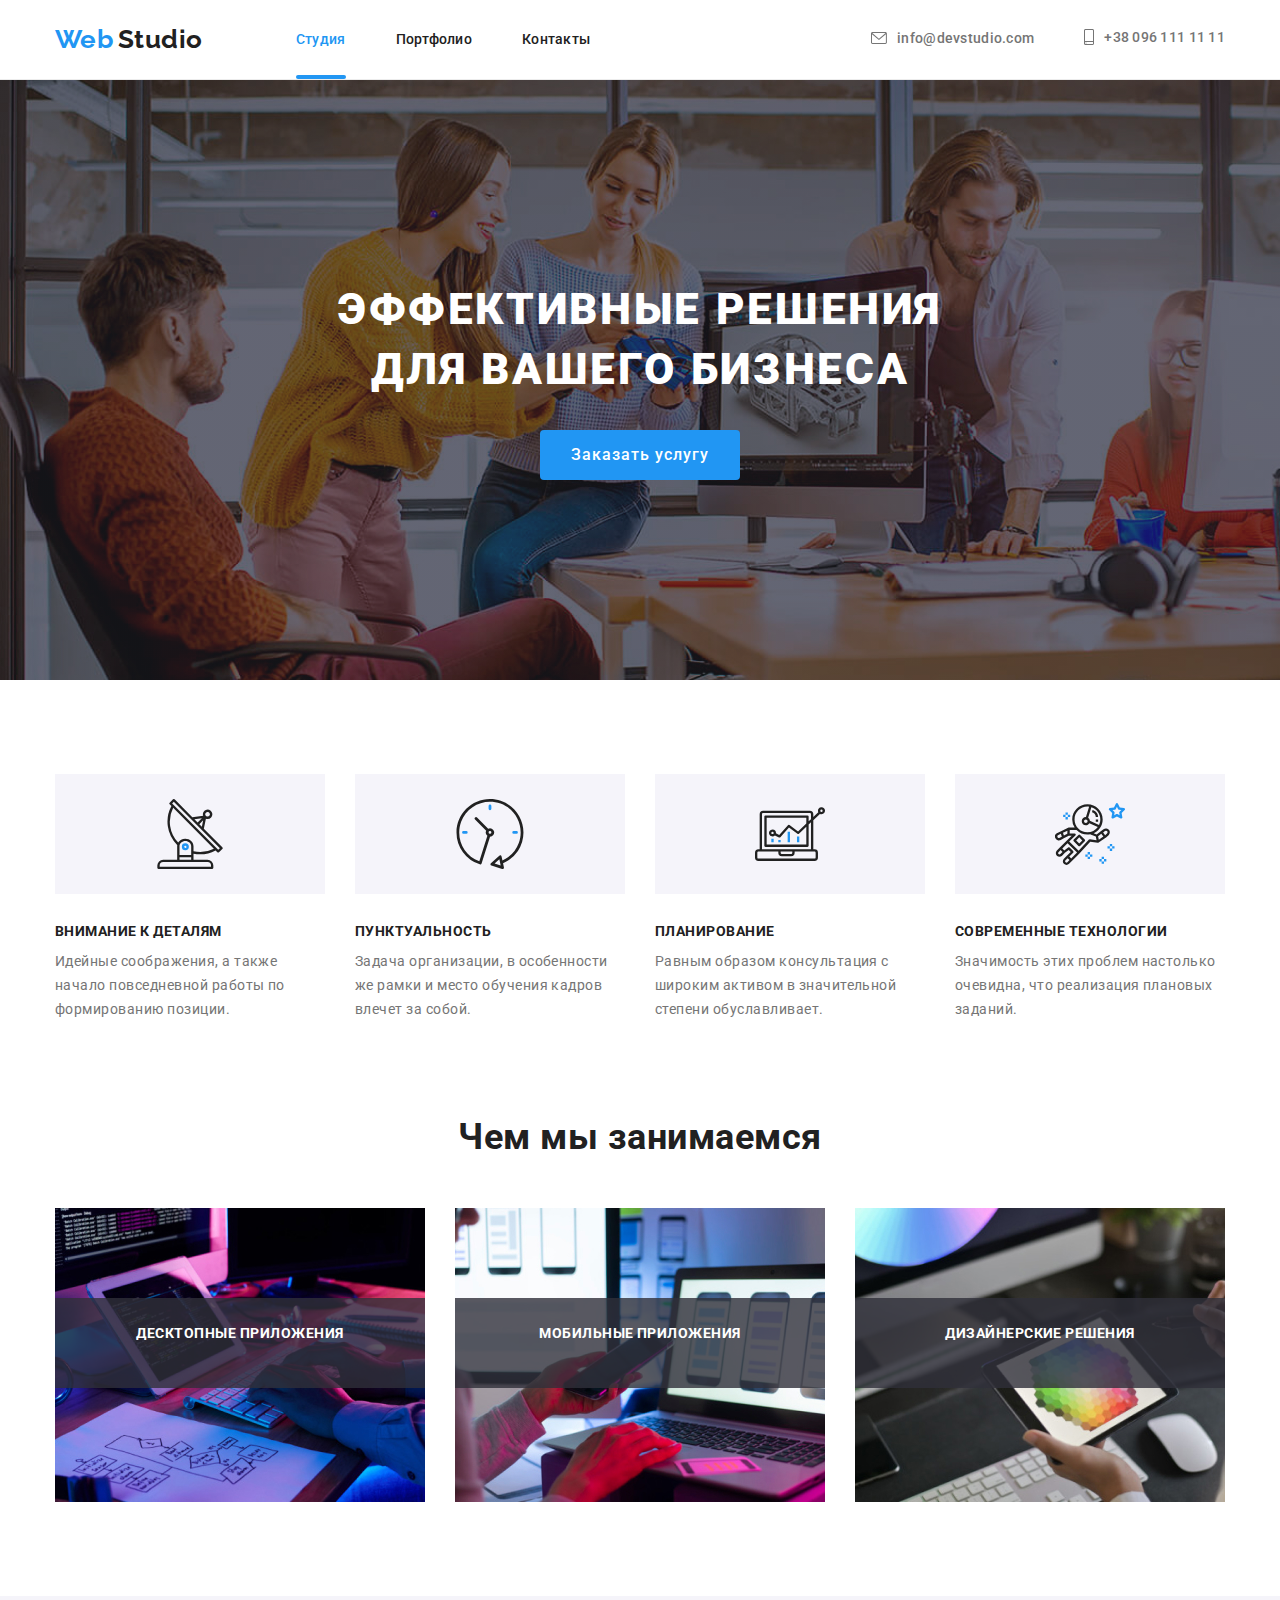
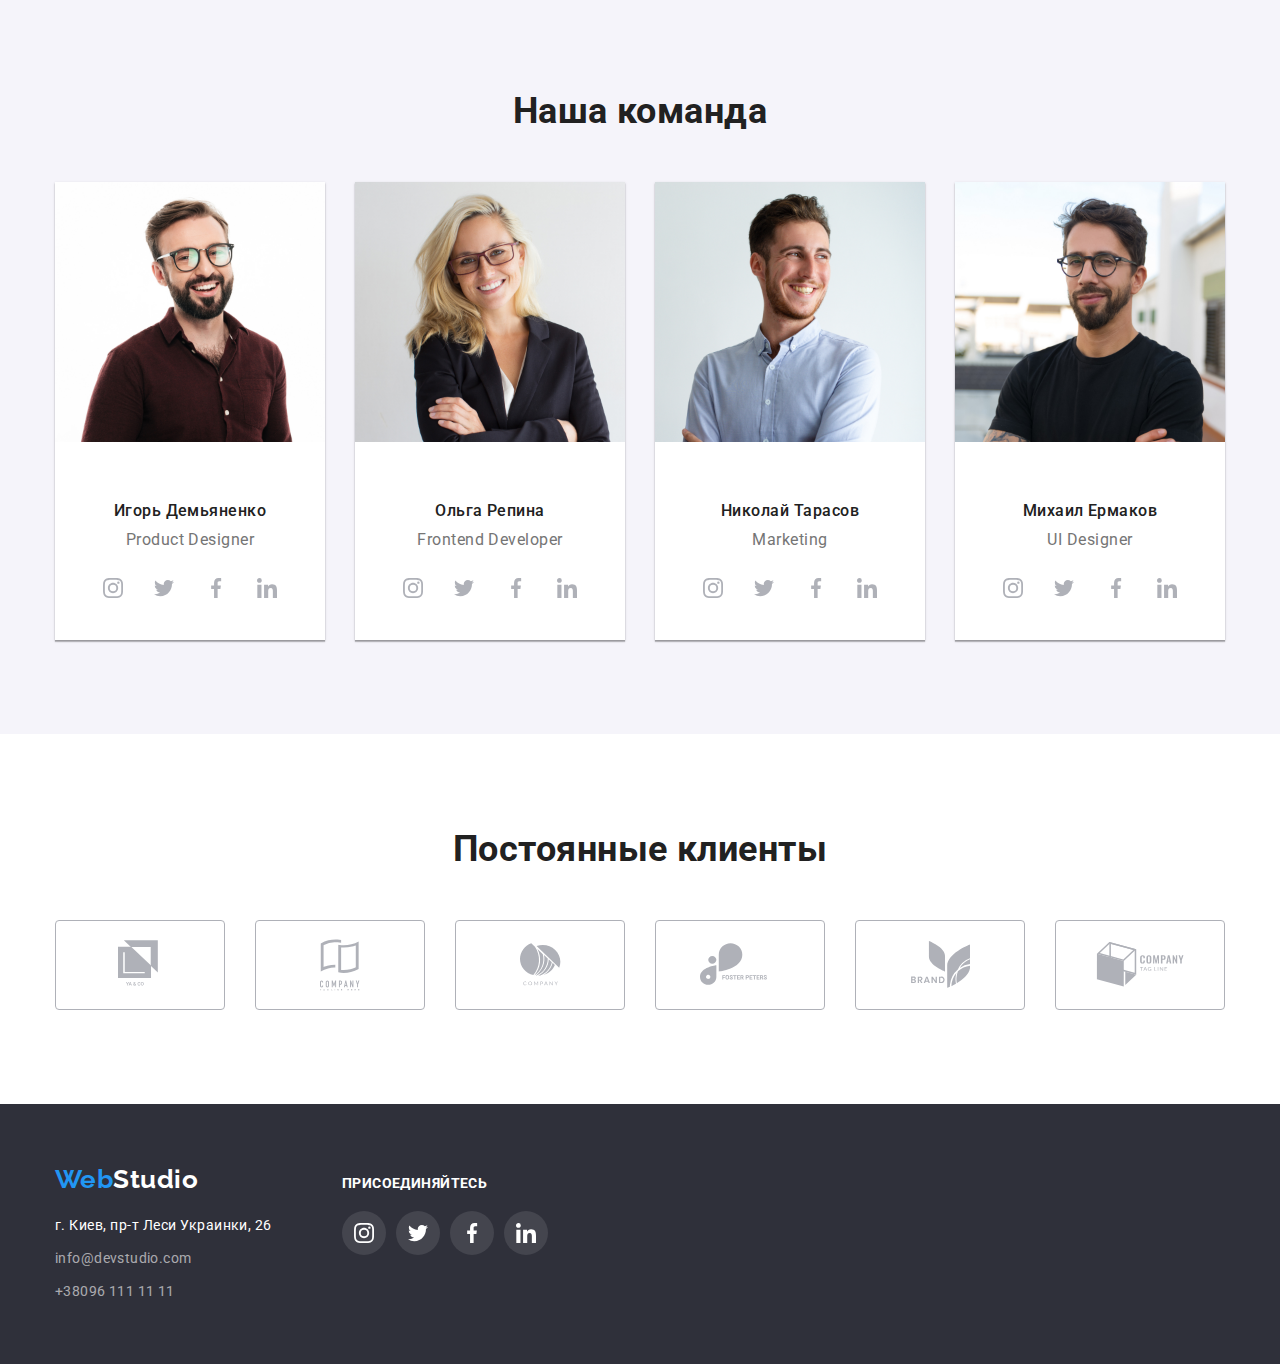
==== index.html @ babf29df "DZ5" ====
<!DOCTYPE html>
<html lang="en">
<head>
    <meta charset="UTF-8">
    <meta name="viewport" content="width=device-width, initial-scale=1.0">
    <title>Document</title>
    <link rel="preconnect" href="https://fonts.gstatic.com">
    <link rel="stylesheet" href="https://cdnjs.cloudflare.com/ajax/libs/modern-normalize/0.6.0/modern-normalize.min.css" >
    <link href="https://fonts.googleapis.com/css2?family=Raleway:wght@700&family=Roboto:wght@400;500;700;900&display=swap" rel="stylesheet">
<link rel="stylesheet" href="./CSS/main.css">



</head>
<body>
    <!----Шапка сайта--------->
    <header>
        <div class="container main-nav">
          <nav class="main-nav">
                <a href="index.html" class="logo"><spin class="icon-web">Web</spin> <spin class="icon-design">Studio</spin></a>
            <ul class="site-nav-list main-nav">
                <li> <a href="./index.html" class="current-list" >Студия</a></li>
                <li> <a href="./portfolio.html" class="list">Портфолио</a></li>
                <li> <a href="" class="list">Контакты</a></li>
            </ul>
          </nav>
        
            <ul class="cont main-nav">
                <li> <a href="mailto:info@devstudio.com" class="it main-nav">
                    <svg class="sprite-mail" width="16" height="12">
                        <use href="./images/symbol-defs.svg#icon-envelope11"></use>
                    </svg>
                    info@devstudio.com</a>
                </li>
                <li> <a href="tel:+380961111111" class="it main-nav">
                    <svg class="sprite-tel" width="10" height="16">
                        <use href="./images/symbol-defs.svg#icon-smartphone11"></use>
                    </svg>
                    +38 096 111 11 11</a></li>
            </ul>
        </div>
    </header>
    <main>
        <!----Герой-->
        <!------->
        <section class="hero">
         <div class= "container box">
             <div>
            <h1 class="hero-title">ЭФФЕКТИВНЫЕ РЕШЕНИЯ ДЛЯ ВАШЕГО БИЗНЕСА</h1>
            <button data-modal-open type="button" class="button">Заказать услугу</button>
            <div class="backdrop is-hidden" data-modal>
                <div class="modal">
                    <p>
                        Lorem ipsum, dolor sit amet consectetur adipisicing elit. Porro reprehenderit odio excepturi assumenda. Consequuntur adipisci earum necessitatibus ducimus laudantium aspernatur labore, 
                        non voluptate id vero quod odio fugiat unde sint. Lorem ipsum dolor sit amet consectetur adipisicing elit. Quae quia pariatur esse veniam provident alias facere. Quos illo ipsam quasi nostrum nemo totam corporis quis, 
                        atque magnam ab saepe pariatur!
                    </p>
                    <button class="modal-button-close" data-modal-close>
                        <svg  class ="svgclose" width="30" height="30">
                            <use href="./images/symbolcl.svg#icon-close-black-18dp-2-1"></use>
                        </svg>
                    </button>
                </div>
            </div>
            </div>
         </div>
        </section>
    
         <!----Преимущества-->
        <section class="benefitssection">
            <!-- <h2>Наши ----Преимущества--</h2>  -->
        <div class="container">
            <ul class="benefits">
                <li class=item-list>
                    <div class="icon">
                        <svg class="button-icon" width="70" height="70">
                        <use href="./images/symbol-defss.svg#icon-antenna-1-1"></use>
                    </svg>
                    </div>
                   <h3 class="item">ВНИМАНИЕ К ДЕТАЛЯМ</h3>     
                   <p class="list">Идейные соображения, а также начало повседневной работы по формированию позиции.</p>
                </li>
                <li class=item-list>
                    <div class="icon">
                        <svg class="button-icon" width="70" height="70">
                        <use href="./images/symbol-defss.svg#icon-clock-1-1"></use>
                    </svg>
                    </div>
                    <h3 class="item">ПУНКТУАЛЬНОСТЬ</h3>     
                    <p class="list">Задача организации, в особенности же рамки и место обучения кадров влечет за собой.</p>
                 </li>
                 <li class=item-list>
                    <div class="icon">
                        <svg class="button-icon" width="70" height="70">
                        <use href="./images/symbol-defss.svg#icon-diagram-1-1"></use>
                    </svg>
                    </div>
                    <h3 class="item">ПЛАНИРОВАНИЕ</h3>     
                    <p class="list">Равным образом консультация с широким активом в значительной степени обуславливает.</p>
                 </li>
                 <li class=item-list>
                    <div class="icon">
                        <svg class="button-icon" width="70" height="70">
                        <use href="./images/symbol-defss.svg#icon-astronaut-1-1"></use>
                    </svg>
                    </div>
                    <h3 class="item">СОВРЕМЕННЫЕ ТЕХНОЛОГИИ</h3>     
                    <p class="list">Значимость этих проблем настолько очевидна, что реализация плановых заданий.</p>
                 </li>
                             </ul>
        </div>
        </section>
        <!-----Чем мы занимаемся-->
        <section class="sectionabout">
            <div class="container">
            <h2 class="title">Чем мы занимаемся</h2>
            <ul class="about">
                <li class="item">
                  <a href="/"><img src="./images/img 1.jpg" alt="Картинка1" width="370"></a>
                <p class="overlay">ДЕСКТОПНЫЕ ПРИЛОЖЕНИЯ</p>
                </li>
                <li class="item">
                    <a href="/"><img src="./images/img 2.jpg" alt="Картинка2" width="370"></a>
                    <p class="overlay">МОБИЛЬНЫЕ ПРИЛОЖЕНИЯ</p>
                </li>
                <li class="item">
                    <a href="/"><img src="./images/img 3.jpg" alt="Картинка3" width="370"></a>
                    <p class="overlay">ДИЗАЙНЕРСКИЕ РЕШЕНИЯ</p>
                </li>
            </div>    
        </section>
        <!-----Наша команда-->
        <section class="sectionteam">
            <div class="container">
            <h2 class="title">Наша команда</h2>
            <ul class="team">
                <li class="item">
                    <a href="/"><img src="./images/img5.jpg" alt="Фото1" width="270"></a>
                 <div class="team-info">
                    <h4 class="name">Игорь Демьяненко</h4>
                    <p class="position">Product Designer</p>
                    <ul class="teams-social flex">
                        <li class="social-icon">
                            <a href="" class="social-link">
                                <svg class="icon-social" width="20" height="20">
                                    <use href="./images/symbol-defstwit.svg#icon-instagram-2"></use>
                                </svg>
                            </a>
                        </li>
                        <li class="social-icon">
                            <a href="" class="social-link">
                                <svg class="icon-social" width="20" height="20">
                                    <use href="./images/symbol-defstwit.svg#icon-twitter-1-1"></use>
                                </svg>
                            </a>
                        </li>
                        <li class="social-icon">
                            <a href="" class="social-link">
                                <svg class="icon-social" width="20" height="20">
                                    <use href="./images/symbol-defstwit.svg#icon-facebook-1-1"></use>
                                </svg>
                            </a>
                        </li>
                        <li class="social-icon">
                            <a href="" class="social-link">
                                <svg class="icon-social" width="20" height="20">
                                    <use href="./images/symbol-defstwit.svg#icon-linkedin-1-1"></use>
                                </svg>
                            </a>
                        </li>
                    </ul>
                 </div>
                </li>
                <li class="item">
                    <a href="/"><img src="./images/img 6.jpg" alt="Фото2" width="270"></a>
                 <div class="team-info">
                    <h4 class='name'>Ольга Репина</h4>
                    <p class="position">Frontend Developer</p>
                    <ul class="teams-social flex">
                        <li class="social-icon">
                            <a href="" class="social-link">
                                <svg class="icon-social" width="20" height="20">
                                    <use href="./images/symbol-defstwit.svg#icon-instagram-2"></use>
                                </svg>
                            </a>
                        </li>
                        <li class="social-icon">
                            <a href="" class="social-link">
                                <svg class="icon-social" width="20" height="20">
                                    <use href="./images/symbol-defstwit.svg#icon-twitter-1-1"></use>
                                </svg>
                            </a>
                        </li>
                        <li class="social-icon">
                            <a href="" class="social-link">
                                <svg class="icon-social" width="20" height="20">
                                    <use href="./images/symbol-defstwit.svg#icon-facebook-1-1"></use>
                                </svg>
                            </a>
                        </li>
                        <li class="social-icon">
                            <a href="" class="social-link">
                                <svg class="icon-social" width="20" height="20">
                                    <use href="./images/symbol-defstwit.svg#icon-linkedin-1-1"></use>
                                </svg>
                            </a>
                        </li>
                    </ul>
                </div>
                </li>
                <li class="item">
                    <a href="/"><img src="./images/img 7.jpg" alt="Фото3" width="270"></a>
                 <div class="team-info">   
                    <h4 class="name">Николай Тарасов</h4>
                    <p class="position">Marketing</p>
                    <ul class="teams-social flex">
                        <li class="social-icon">
                            <a href="" class="social-link">
                                <svg class="icon-social" width="20" height="20">
                                    <use href="./images/symbol-defstwit.svg#icon-instagram-2"></use>
                                </svg>
                            </a>
                        </li>
                        <li class="social-icon">
                            <a href="" class="social-link">
                                <svg class="icon-social" width="20" height="20">
                                    <use href="./images/symbol-defstwit.svg#icon-twitter-1-1"></use>
                                </svg>
                            </a>
                        </li>
                        <li class="social-icon">
                            <a href="" class="social-link">
                                <svg class="icon-social" width="20" height="20">
                                    <use href="./images/symbol-defstwit.svg#icon-facebook-1-1"></use>
                                </svg>
                            </a>
                        </li>
                        <li class="social-icon">
                            <a href="" class="social-link">
                                <svg class="icon-social" width="20" height="20">
                                    <use href="./images/symbol-defstwit.svg#icon-linkedin-1-1"></use>
                                </svg>
                            </a>
                        </li>
                    </ul>
                 </div>
                 </li>
                </li>
                <li class="item">
                    <a href="/"><img src="./images/img 8.jpg" alt="Фото4" width="270"></a>
                 <div class="team-info">   
                    <h4 class="name">Михаил Ермаков</h4>
                    <p class="position">UI Designer</p>
                    <ul class="teams-social flex">
                        <li class="social-icon">
                            <a href="" class="social-link">
                                <svg class="icon-social" width="20" height="20">
                                    <use href="./images/symbol-defstwit.svg#icon-instagram-2"></use>
                                </svg>
                            </a>
                        </li>
                        <li class="social-icon">
                            <a href="" class="social-link">
                                <svg class="icon-social" width="20" height="20">
                                    <use href="./images/symbol-defstwit.svg#icon-twitter-1-1"></use>
                                </svg>
                            </a>
                        </li>
                        <li class="social-icon">
                            <a href="" class="social-link">
                                <svg class="icon-social" width="20" height="20">
                                    <use href="./images/symbol-defstwit.svg#icon-facebook-1-1"></use>
                                </svg>
                            </a>
                        </li>
                        <li class="social-icon">
                            <a href="" class="social-link">
                                <svg class="icon-social" width="20" height="20">
                                    <use href="./images/symbol-defstwit.svg#icon-linkedin-1-1"></use>
                                </svg>
                            </a>
                        </li>
                    </ul>
                 </div>
                </li>
            </ul>
            </div>
        </section>
    </main>  

    <!------Наши клиенты-->

    <section class="clients">
        <div class="container">
            <h2 class="title">Постоянные клиенты</h2>
            <ul class="clients-title flex">
                <li class="client-item">
                <a href="" class="link-clients">
                    <svg class="qq" width="44" height="49">
                        <use href="./images/symbol-defsfor.svg#icon-logo-1-1"></use>
                    </svg>
                </a>
            </li>
            <li class="client-item">
                <a href="" class="link-clients">
                    <svg class="qq" width="40" height="52">
                        <use href="./images/symbol-defsfor.svg#icon-logo-2-1"></use>
                    </svg>
                </a>
            </li>
            <li class="client-item">
                <a href="" class="link-clients">
                    <svg class="qq" width="41" height="43">
                        <use href="./images/symbol-defsfor.svg#icon-logo-3"></use>
                    </svg>
                </a>
            </li>
            <li class="client-item">
                <a href="" class="link-clients">
                    <svg class="qq" width="80" height="43">
                        <use href="./images/symbol-defsfor.svg#icon-logo-4-2"></use>
                    </svg>
                </a>
            </li>
            <li class="client-item">
                <a href="" class="link-clients">
                    <svg class="qq" width="59" height="47">
                        <use href="./images/symbol-defsfor.svg#icon-logo-5-1"></use>
                    </svg>
                </a>
            </li>
            <li class="client-item">
                <a href="" class="link-clients">
                    <svg class="qq" width="89" height="45">
                        <use href="./images/symbol-defsfor.svg#icon-logo-6-1"></use>
                    </svg>
                </a>
            </li>
            </ul>
        </div>


    </section>
       
        <!-----Футер------------>
        <footer class="footer">
         <div class="container flex line">
             <div class="footer-adress">
            <a href="index.html" class="link"><spin class="icon-web">Web</spin> <spin class="icon-design">Studio</spin></a> 
            <adress class="adressclass">
             <a href="г. Киев, пр-т Леси Украинки, 26" class="adress">г. Киев, пр-т Леси Украинки, 26</a> 
             <a href="mailto:info@devstudio.com" class="item">info@devstudio.com</a> 
             <a href="tel:+380961111111" class="item">+38096 111 11 11</a> 
            </adress>
            </div>
            <div class="footer-join">
                <h2 class="join-title">присоединяйтесь</h2>
                <ul class="list flex">
                    <li class="join-list">
                        <a href="" class="join-link">
                            <svg class="icon-join" width="20" height="20">
                                <use href="./images/symbol-defstwit.svg#icon-instagram-2"></use>
                            </svg>
                        </a>
                    </li>
                    <li class="join-list">
                        <a href="" class="join-link">
                            <svg class="icon-join" width="20" height="20">
                                <use href="./images/symbol-defstwit.svg#icon-twitter-1-1"></use>
                            </svg>
                        </a>
                    </li>
                    <li class="join-list">
                        <a href="" class="join-link">
                            <svg class="icon-join" width="20" height="20">
                                <use href="./images/symbol-defstwit.svg#icon-facebook-1-1"></use>
                            </svg>
                        </a>
                    </li>
                    <li class="join-list">
                        <a href="" class="join-link">
                            <svg class="icon-join" width="20" height="20">
                                <use href="./images/symbol-defstwit.svg#icon-linkedin-1-1"></use>
                            </svg>
                        </a>
                    </li>
                    </ul>
</div>
         </div>
        </footer>
        <script src="./js/modal.js"></script>
</body>
</html>
---- CSS/main.css ----
:root{
    --primary-text-color: #212121;
    --secondary-text-color: #757575;
    --hero-text-color: #ffffff;
    --accent-color: #2196f3;
    --button-back-color: #F5F4FA;
    --background-color: #FFFFFF;
    --background-footer-hero:#2F303A;
    --footer-color: rgb(255,255,255,0.6);
    --card-set-gap: 30px;
    --fillicon: #AFB1B8;
    --technokryaktext: rgb(255,255,255,1);
    --vardelay: cubic-bezier(0.4, 0, 0.2, 1);

    
   }
a,
button {
    text-decoration-line:none;
    font-family: inherit;
    display: block;
}
img {
    display: block;
    max-width: 100%;
    height: auto;
    margin: 0;

}
body{
    font-family: 'Roboto', sans-serif;
    background-color: var(--background-color);
    color: var(--primary-text-color);
    letter-spacing: 00.03em;
    margin: 0;
    
    }
ul  {
    list-style: none;
    padding: 0;
    margin: 0;
}
/* Header */



.sprite-mail, .sprite-tel {
    fill: var(--secondary-text-color);
    margin-right: 10px;
}

header{
    padding-top: 24px;
    padding-bottom: 25px;
   
}
.container{
    margin-left: auto;
    margin-right: auto;
    width: 1200px;
    padding-left: 15px;
    padding-right: 15px;
    }
   
.main-nav{
    display: flex;
}
header .container .main-nav{
    align-items: center
}
header {
        border-bottom: 1px solid #ECECEC
}
nav {
    padding: 0;
    margin: 0;
  }
    

.icon-web {
    
    color: var(--accent-color);
    font-family: 'Raleway', sans-serif;
    font-size: 26px;
    line-height: 1.17;
    font-weight: 700;
}
.icon-design{
    color: var(--primary-text-color);
    font-family: 'Raleway', sans-serif;
    font-size: 26px;
    line-height: 1.17;
    font-weight: 700;
}
.logo{
    display:block;
    margin-right: 93px;
    
    
}
.site-nav-list li:not(:first-child) {
    margin-left: 50px;
}
  
.cont li:last-child{
    margin-left: 50px;
}  

.site-nav-list .list,
.site-nav-list .current-list{
    position: relative;
    color: var(--primary-text-color);
    font-size:14px;
    line-height: 1.17;
    font-weight: 500;
    letter-spacing: 0.02em;
    display: flex;
    }

    .site-nav-list .current-list::after    {
    position: absolute;
    content: '';
    display: inline-block;
    width: 100%;
    height: 4px;
    left: 0;  
    bottom:-32px; 
    background-color: var(--accent-color);
    border-radius: 2px;
    opacity: 1;
    transition: opacity 250ms var(--vardelay); 
}
.site-nav-list .list:hover::after{
        opacity: 1;
    } 


.site-nav-list .current-list{
    color: var(--accent-color);
    }
.site-nav-list .list:hover,
.site-nav-list .list:focus
{    color: var(--accent-color);
   
 }
.cont .it{
    color: var(--secondary-text-color);
    font-size:14px;
    line-height: 1.17;
    font-weight: 500;
    letter-spacing: 0.02em;
    display:inline-flex;
    transition: color 250ms var(--vardelay);
      }
header .cont{
    margin-left: auto;
}
 .cont .it:hover,
 .cont .it:focus
 {    color: var(--accent-color);
   
     }
.it:hover .sprite-mail, .it:hover .sprite-tel,
.it:focus .sprite-mail, .it:focus .sprite-tel
{
  fill: var(--accent-color);

}
  /* Button */
  .button {
    margin: 0;
    padding: 0;
    border: none;
    background-color: transparent;
    cursor: pointer;
    display: inline-block;
    color: var(--primary-text-color);
    background-color: var(--button-back-color);
    font-weight: 500;
    font-size: 16px;
    line-height: 1.62;
    width: 200px;
    height:50px;
    border-radius: 4px;
}
.filtr .container{
    display: flex;
    justify-content: center;
    
    border-radius: 4px;
}
.filtr li:not(:first-child){
margin-left: 8px;
}
.filtr button{
    width:auto;
    height:38px;
    padding-top:6px;
    padding-left: 22px;
    padding-bottom: 6px;
    padding-right: 22px;
    transition: color 250ms var(--vardelay), background-color 250ms var(--vardelay);
  
   
    }
.filtr {
    padding-bottom: 50px;
}
.button:hover,
.button.focuse{
    color: var(--hero-text-color);
    background-color: var(--accent-color);
   
}
/* Examples */

.cards-list .card-link:hover{
transition: box-shadow 250ms var(--vardelay);
box-shadow: 1px 4px 6px 0px rgb(0,0,0,0.16),
0px 4px 4px 0px rgb(0,0,0,0.06), 
0px 1px 1px 0px rgb(0,0,0,0.12);
}

.sectionexample{
    padding-bottom: 94px;
    padding-top: 94px;
}
.cards-list .item{
    font-weight: 700;
    font-size: 18px;
    line-height: 2;
    letter-spacing: 0.06em;
    color: rgb(33,33,33,1)
}
.cards-list .list{
    color: var(--secondary-text-color);
    font-weight: 400;
    font-size: 16px;
    line-height: 1.87;
}
.cards-list{
    padding: 0;
    margin: 0;
    display: flex;
    flex-wrap: wrap;
    margin-left: calc(-1 * var(--card-set-gap));
  margin-top: calc(-1 * var(--card-set-gap));
    
}
.cards-list .card{
   
    flex-basis: calc(100% / 3 - var(--card-set-gap));
    margin-left: var(--card-set-gap);
    margin-top: var(--card-set-gap);
}
.card .item-list{
        border: 1px solid #EEEEEE;  
        padding: 20px 24px; 
        font-weight: 400;
     
}
.cards-list .card-image{
    position: relative;
    overflow: hidden;
}
.cards-list .card-link:hover .overlay{
    transform: translateY(0);
   
}
.overlay{
    position: absolute;
    top: 0%;
    left: 0%;
    width: 100%;
    height: 100%;
    transform: translateY(100%);
    transition: transform 250ms var(--vardelay);
    color: var(--technokryaktext);
    background-color: rgb(33,150,243,0.9);
    padding: 63px 24px;
    }


/* Footer */
footer{
    padding-top: 60px;
    padding-bottom: 60px;
    
    
}
.footer .adress{
      padding-top: 20px;
}
.adressclass a:not(:last-child) {
        margin-bottom: 9px;
}
.footer .link,
.footer .adress,
.footer .item
{
    display: inline-block;
    display: flex;
}
.footer{
    background-color: var(--background-footer-hero);
    
    font-weight: 400;
    font-size: 14px;
    line-height: 1.71;
    text-decoration-style: none;
}
.footer .item{
    color: var(--footer-color);
    letter-spacing: 0.03em;
}
.footer .icon-web {
    color: var(--accent-color);
    font-family: 'Raleway', sans-serif;
    font-size: 26px;
    line-height: 1.17;
    font-weight: 700;
}
.footer .icon-design{
    color: var(--hero-text-color);
    font-family: 'Raleway', sans-serif;
    font-size: 26px;
    line-height: 1.17;
    font-weight: 700;
}
.footer .adress{
    color: var(--hero-text-color);
   
}

.join-title {
    font-weight: 700;
    font-size: 14px;
    line-height: 16px;
    letter-spacing: 0.03em;
    text-transform: uppercase;
    color: var(--hero-text-color);
    margin-bottom: 20px;
}

.join-list {
    background: rgba(255, 255, 255, 0.1);
    border-radius: 50%;
    margin-right: 10px;
}

.join-link {
    display: flex;
    justify-content: center;
    align-items: center;
    width: 44px;
    height: 44px;
    border-radius: 50%;
    fill: var(--hero-text-color);
    transition: background-color 250ms var(--vardelay);
    }

.footer .footer-adress {
        margin-right: 70px;
}
.line{
    justify-content: flex-start;
    align-items: baseline;
}
.join-link:hover,
.join-link:focus
{
    background-color: var(--accent-color);
    
}
/* Hero */

.container .hero{
    max-width: 1600px;
    max-height: 600px;
    align-items: center;
    text-align: center;
    outline: solid 1px tomato;
}
 

.hero {
    background-color: var(--background-footer-hero);
    height: 600px;
    padding-bottom: 200px;
    padding-top: 200px;
    background-image: linear-gradient(to right, rgba(47, 48, 58, 0.4), rgba(47, 48, 58, 0.4)), url(../images/Imghero.jpg);
 }
.box{
 
    width: 696px;
    margin-left: auto;
    margin-right: auto;
    outline: solid 10px color teal;
    text-align: center;
}
.hero .hero-title{
    color: var(--hero-text-color);
    font-weight: 900;
    font-size: 44px;
    line-height: 1.36;
    text-align: center;
    letter-spacing: 00.06em;
    padding: 0;
    margin: 0;
}
.hero .button{
    display: inline-block;
    color: var(--hero-text-color);
    background-color: var(--accent-color);
    letter-spacing: 0.06em;
    margin-top: 30px;
    }

/* benefits */


.benefits .icon{
    display: flex;
    justify-content: center;
    align-items: center;
    width: 270px;
    height: 120px;
    background-color: var(--button-back-color);
    margin-bottom: 30px;
}

.benefitssection, .clients{
    padding-top: 94px;
    padding-bottom: 94px;
}

.benefits{
       display: flex;
 }
.benefits > .item-list{
flex-basis: calc(100/4-30px);

}
.benefits > .item-list:not(:first-child){
    margin-left: 30px;
}

.item-list h3{
    margin-bottom: 10px;
}

h1,
h2,
h3,
h4,
p {
    margin: 0;
    padding: 0;
}
.benefits .item{
    color: var(--primary-text-color);
    font-weight: 700;
    font-size: 14px;
    line-height: 1.14;
}
.benefits .list{
   color: var(--secondary-text-color);
   font-weight: 400;
    font-size: 14px;
    line-height: 1.71;
}
/* About our team*/
.team-info{
    background-color: var(--background-color);
}

.sectionteam .item{
    box-shadow: 0px 2px 1px 0px rgba(0,0,0,0.2), 
    0px 1px 1px 0px rgba(0,0,0,0.14), 
    0px 1px 3px 0px rgba(0,0,0,0.12);
  
    
    }
.team-info h4{
    padding-top: 30px;
    padding-bottom: 10px;
    text-align: center;
}
.team-info{
    padding: 30px 32px;
       
      }

.container .team{
    display: flex;
    justify-content: space-between;
  }
.sectionteam .title{
    margin-bottom: 50px;
    text-align: center;
}
.sectionabout .title,
.sectionteam .title,
.clients .title{
    font-weight: 700;
    font-size: 36px;
    line-height: 1.17;
}

.sectionteam{
    background-color: var(--button-back-color);
    padding-top: 94px;
    padding-bottom: 94px;
    
}
.sectionteam .name{
    font-weight: 500;
    font-size: 16px;
    line-height: 1.17;
}
.sectionteam .position{
    color: var(--secondary-text-color);
    font-weight: 400;
    font-size: 16px;
    line-height: 1.17;
    text-align: center;
    margin-bottom: 16px;
}

.teams-social {
    justify-content: space-around;
}
.social-link {
    display: flex;
    justify-content: center;
    align-items: center;
    width: 44px;
    height: 44px;
    border-radius: 50%;
    transition: background-color 250ms var(--vardelay);
}
.icon-social {
    fill: var(--fillicon);
   
  }
  
  .social-link:hover,
   .social-link:focus{
    background-color: var(--accent-color);
   
  }
  
  .social-link:hover .icon-social {
  
    fill: var(--hero-text-color);}

/* WhT WE DO*/
.sectionabout{
    padding-bottom: 94px;
}
.sectionabout h2{
    margin-bottom:50px;
    text-align: center;
    }
.sectionabout .about{
    display: flex;
    flex-wrap: wrap;
    justify-content: space-between;
}
.sectionabout .item{
    position: relative;
}
.sectionabout .overlay{
    position: absolute;
    left: 0%;
    bottom: 0%;
    height: 70px;
    width: 100%;
    background-color: rgb(47,48,58,0.8);
    color: var(--hero-text-color);
    text-align: center;
    font-weight: 700;
    font-size: 14px;
    line-height: 1.17;
    padding-top: 27px;
}

/* Our clients*/
.clients .link-clients {
    display: flex;
    justify-content: center;
    align-items: center;
    width: 170px;
    height: 90px;
    border: 1px solid #AFB1B8;
    border-radius: 4px;
    transition: border 250ms var(--vardelay), fill 250ms var(--vardelay);
}
.clients .title{
    margin-bottom: 50px;
    text-align: center;
}
.clients .qq {
        fill: var(--fillicon);
        transition: border 250ms var(--vardelay), fill 250ms var(--vardelay);
}
.flex{
    display:flex;
}
.clients-title {
    justify-content: space-between;
}
.link-clients:hover .qq,
.link-clients:focus .qq
{
    fill: var(--accent-color);
   }
.link-clients:hover{
    border: 1px solid var(--accent-color);;
   }

   /* Modal*/
.backdrop{
       position: fixed;
       top: 0;
       left: 0;
       width: 100%;
       height: 100%;
       background-color: rgb(0,0,0,0.2);
       opacity: 1;
       transition: opacity 250ms var(--vardelay);

   }
.backdrop.is-hidden{
visibility: hidden;
opacity: 0;
pointer-events: none;
transform: scaleX(0.1);
transition: transform 1000ms;
}
.hero .modal{
    
    position: absolute;
    top: 50%;
    left: 50%;
    transform: translate(-50%, -50%);
    width: 528px;
    height: 281px;
    padding: 30px;
    background-color: var(--technokryaktext);
    box-shadow: 0px 2px 1px 0px rgba(0,0,0,0.2), 
0px 1px 1px 0px rgba(0,0,0,0.14),
0px 1px 3px 0px rgba(0,0,0,0.12);
transition: opacity 250ms var(--vardelay);

}

.modal-button-close{
display: flex;
position: absolute;
top: 8px;
left: 100%;
transform: translate(-38px);
justify-content: center;
align-items: center;
border-radius: 50%;
height: 30px;
width: 30px; 
background-color: white;
scale: 0;
}
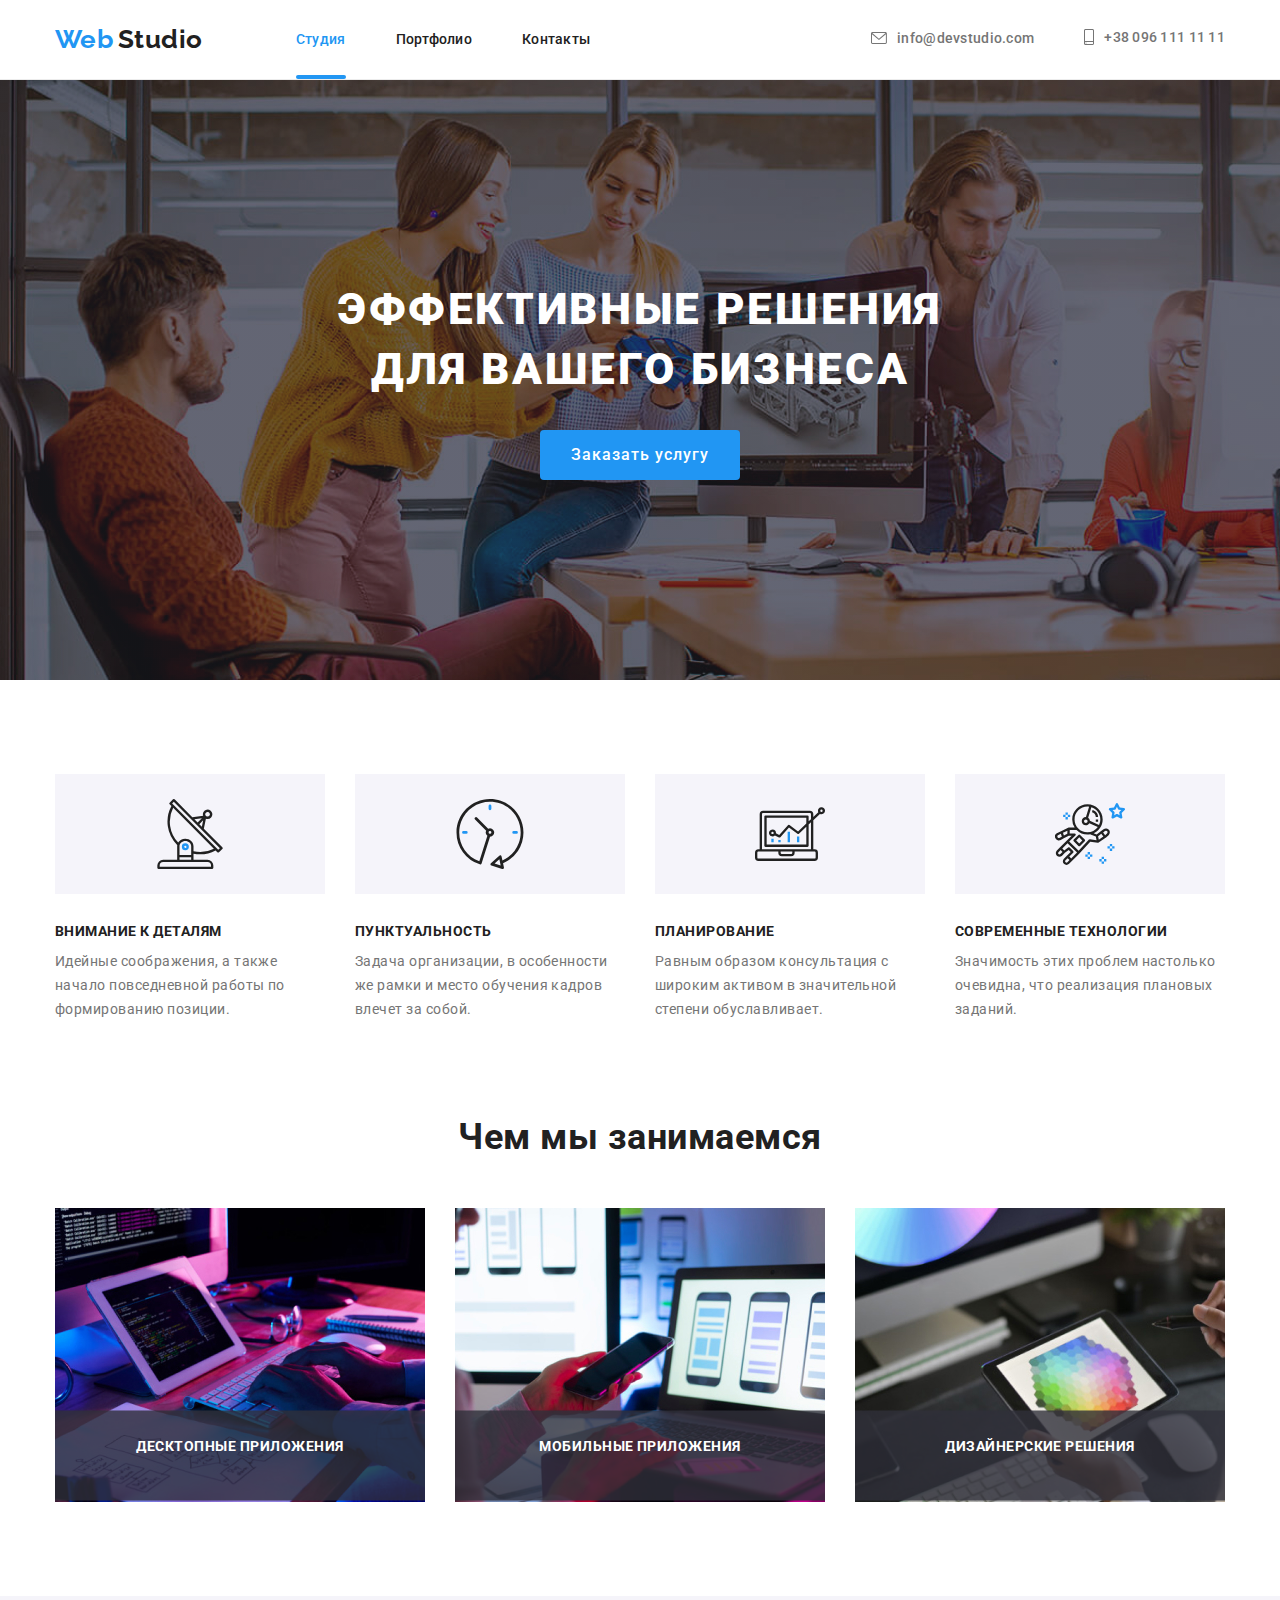
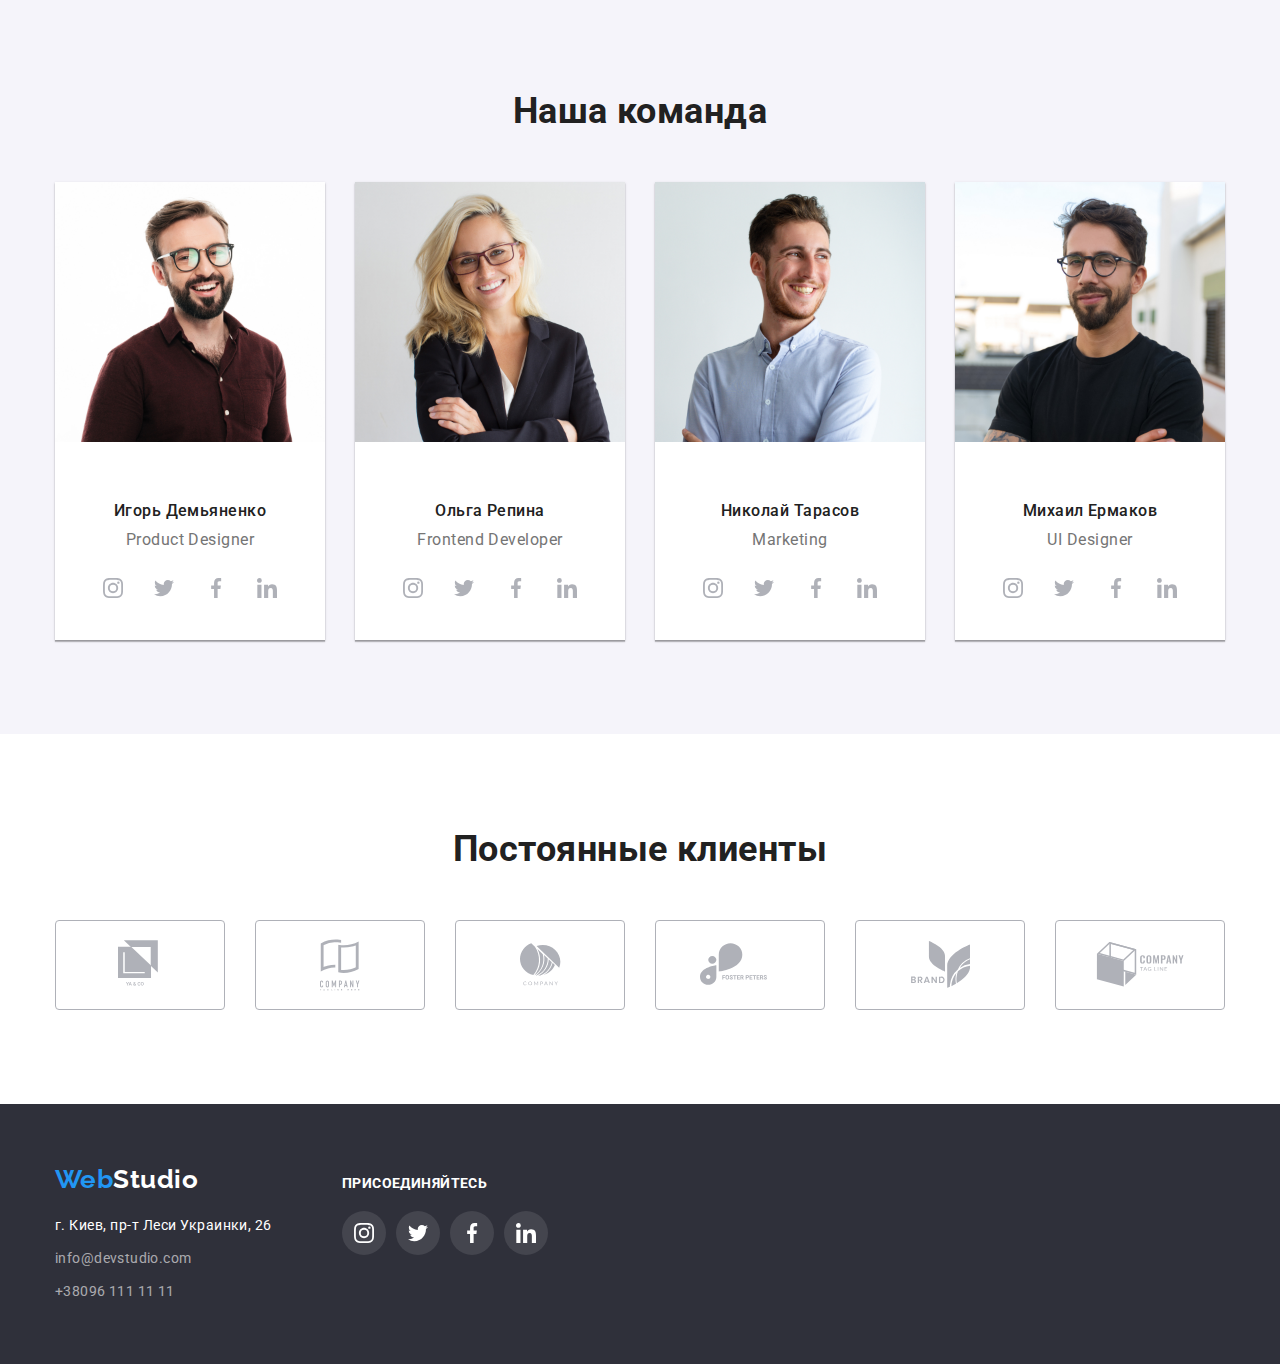
==== commit 53de354b: "DZ5" ====
--- a/index.html
+++ b/index.html
@@ -116,17 +116,24 @@
             <h2 class="title">Чем мы занимаемся</h2>
             <ul class="about">
                 <li class="item">
-                  <a href="/"><img src="./images/img 1.jpg" alt="Картинка1" width="370"></a>
+                
+                  <a class="link" href="/">
+                    <img src="./images/img 1.jpg" alt="Картинка1" width="370">
                 <p class="overlay">ДЕСКТОПНЫЕ ПРИЛОЖЕНИЯ</p>
-                </li>
+            </a>
+                  
+                </li>
+
                 <li class="item">
                     <a href="/"><img src="./images/img 2.jpg" alt="Картинка2" width="370"></a>
                     <p class="overlay">МОБИЛЬНЫЕ ПРИЛОЖЕНИЯ</p>
                 </li>
+
                 <li class="item">
                     <a href="/"><img src="./images/img 3.jpg" alt="Картинка3" width="370"></a>
                     <p class="overlay">ДИЗАЙНЕРСКИЕ РЕШЕНИЯ</p>
                 </li>
+                </ul>
             </div>    
         </section>
         <!-----Наша команда-->
--- a/CSS/main.css
+++ b/CSS/main.css
@@ -145,6 +145,10 @@
 {    color: var(--accent-color);
    
  }
+ .site-nav-list .list,
+.site-nav-list .list{
+    transition: color 250ms var(--vardelay);
+}
 .cont .it{
     color: var(--secondary-text-color);
     font-size:14px;
@@ -280,6 +284,10 @@
     color: var(--technokryaktext);
     background-color: rgb(33,150,243,0.9);
     padding: 63px 24px;
+    color: var(--hero-text-color);
+    font-weight: 400;
+    font-size: 18px;
+    line-height: 1.55;
     }
 
 
@@ -574,8 +582,9 @@
 }
 .sectionabout .overlay{
     position: absolute;
-    left: 0%;
-    bottom: 0%;
+    left: 0;
+    bottom: 0;
+    transform: translatey(225%);
     height: 70px;
     width: 100%;
     background-color: rgb(47,48,58,0.8);
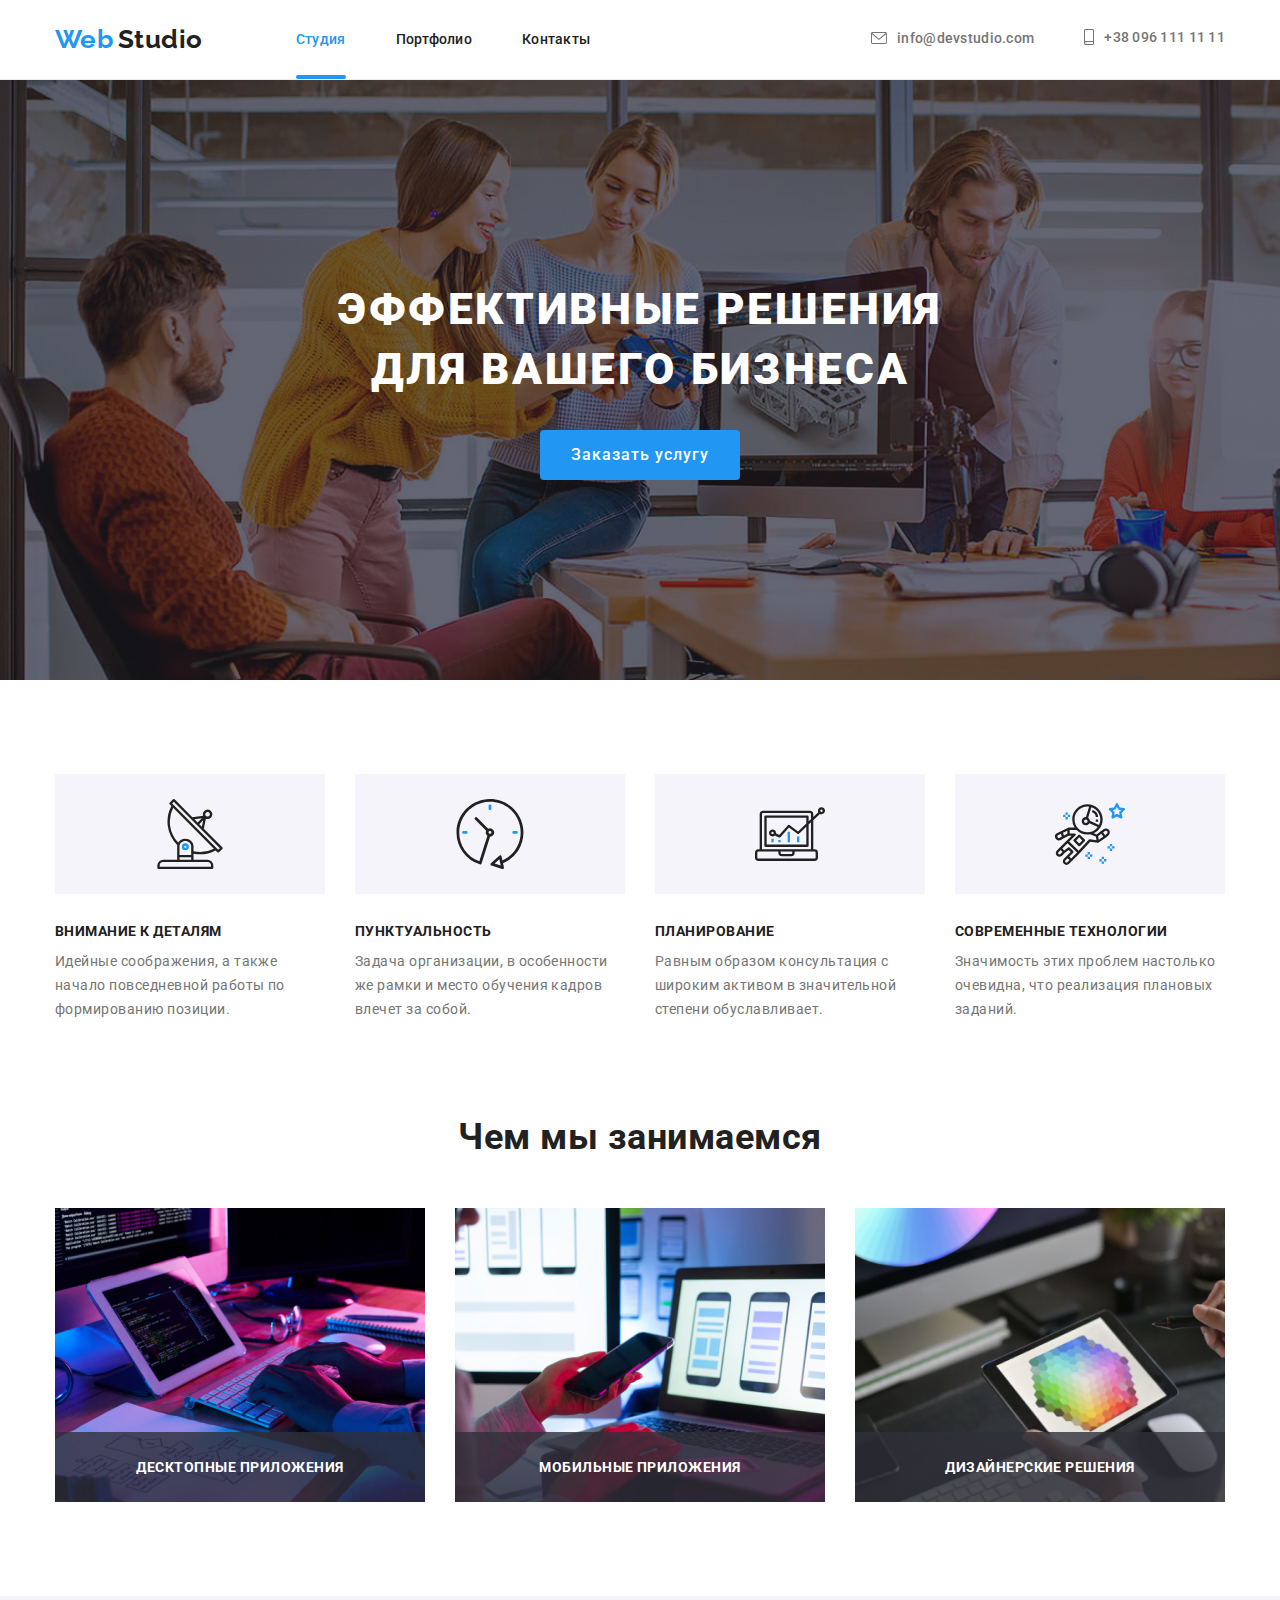
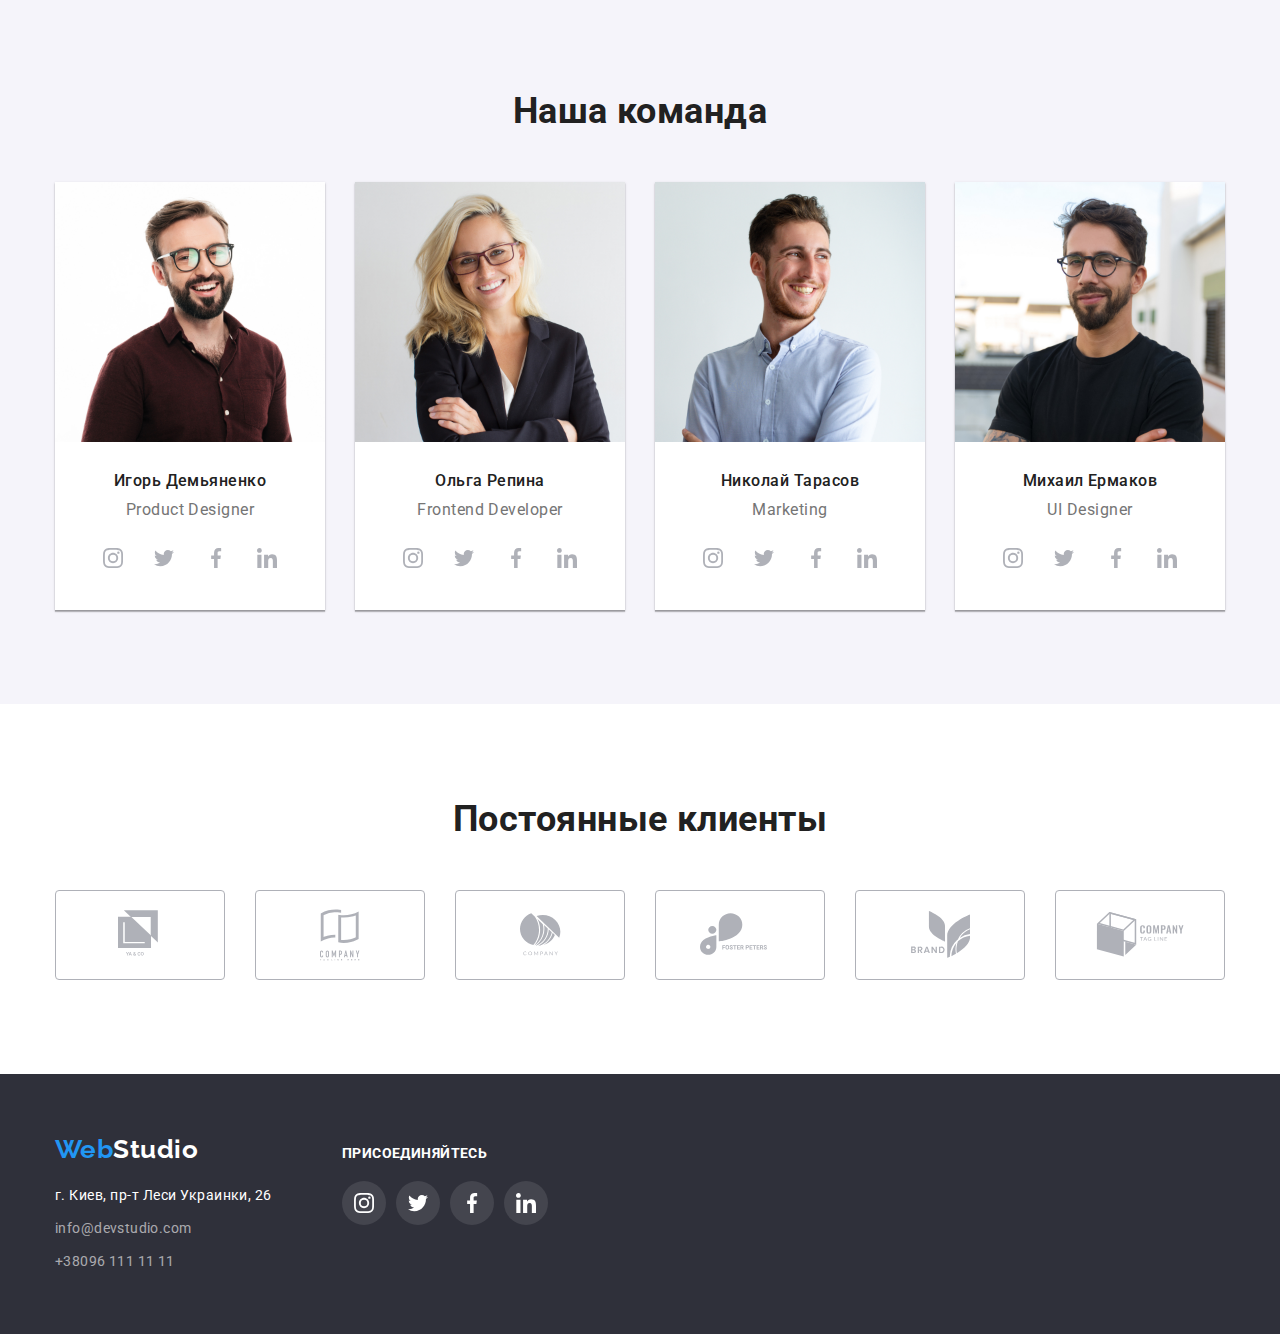
==== commit f99b2da6: "DZ5" ====
--- a/index.html
+++ b/index.html
@@ -119,19 +119,19 @@
                 
                   <a class="link" href="/">
                     <img src="./images/img 1.jpg" alt="Картинка1" width="370">
-                <p class="overlay">ДЕСКТОПНЫЕ ПРИЛОЖЕНИЯ</p>
+                <p class="overlay-about">ДЕСКТОПНЫЕ ПРИЛОЖЕНИЯ</p>
             </a>
                   
                 </li>
 
                 <li class="item">
                     <a href="/"><img src="./images/img 2.jpg" alt="Картинка2" width="370"></a>
-                    <p class="overlay">МОБИЛЬНЫЕ ПРИЛОЖЕНИЯ</p>
+                    <p class="overlay-about">МОБИЛЬНЫЕ ПРИЛОЖЕНИЯ</p>
                 </li>
 
                 <li class="item">
                     <a href="/"><img src="./images/img 3.jpg" alt="Картинка3" width="370"></a>
-                    <p class="overlay">ДИЗАЙНЕРСКИЕ РЕШЕНИЯ</p>
+                    <p class="overlay-about">ДИЗАЙНЕРСКИЕ РЕШЕНИЯ</p>
                 </li>
                 </ul>
             </div>    
--- a/CSS/main.css
+++ b/CSS/main.css
@@ -492,7 +492,7 @@
     
     }
 .team-info h4{
-    padding-top: 30px;
+   
     padding-bottom: 10px;
     text-align: center;
 }
@@ -580,11 +580,11 @@
 .sectionabout .item{
     position: relative;
 }
-.sectionabout .overlay{
+.sectionabout .overlay-about{
     position: absolute;
     left: 0;
     bottom: 0;
-    transform: translatey(225%);
+  
     height: 70px;
     width: 100%;
     background-color: rgb(47,48,58,0.8);
